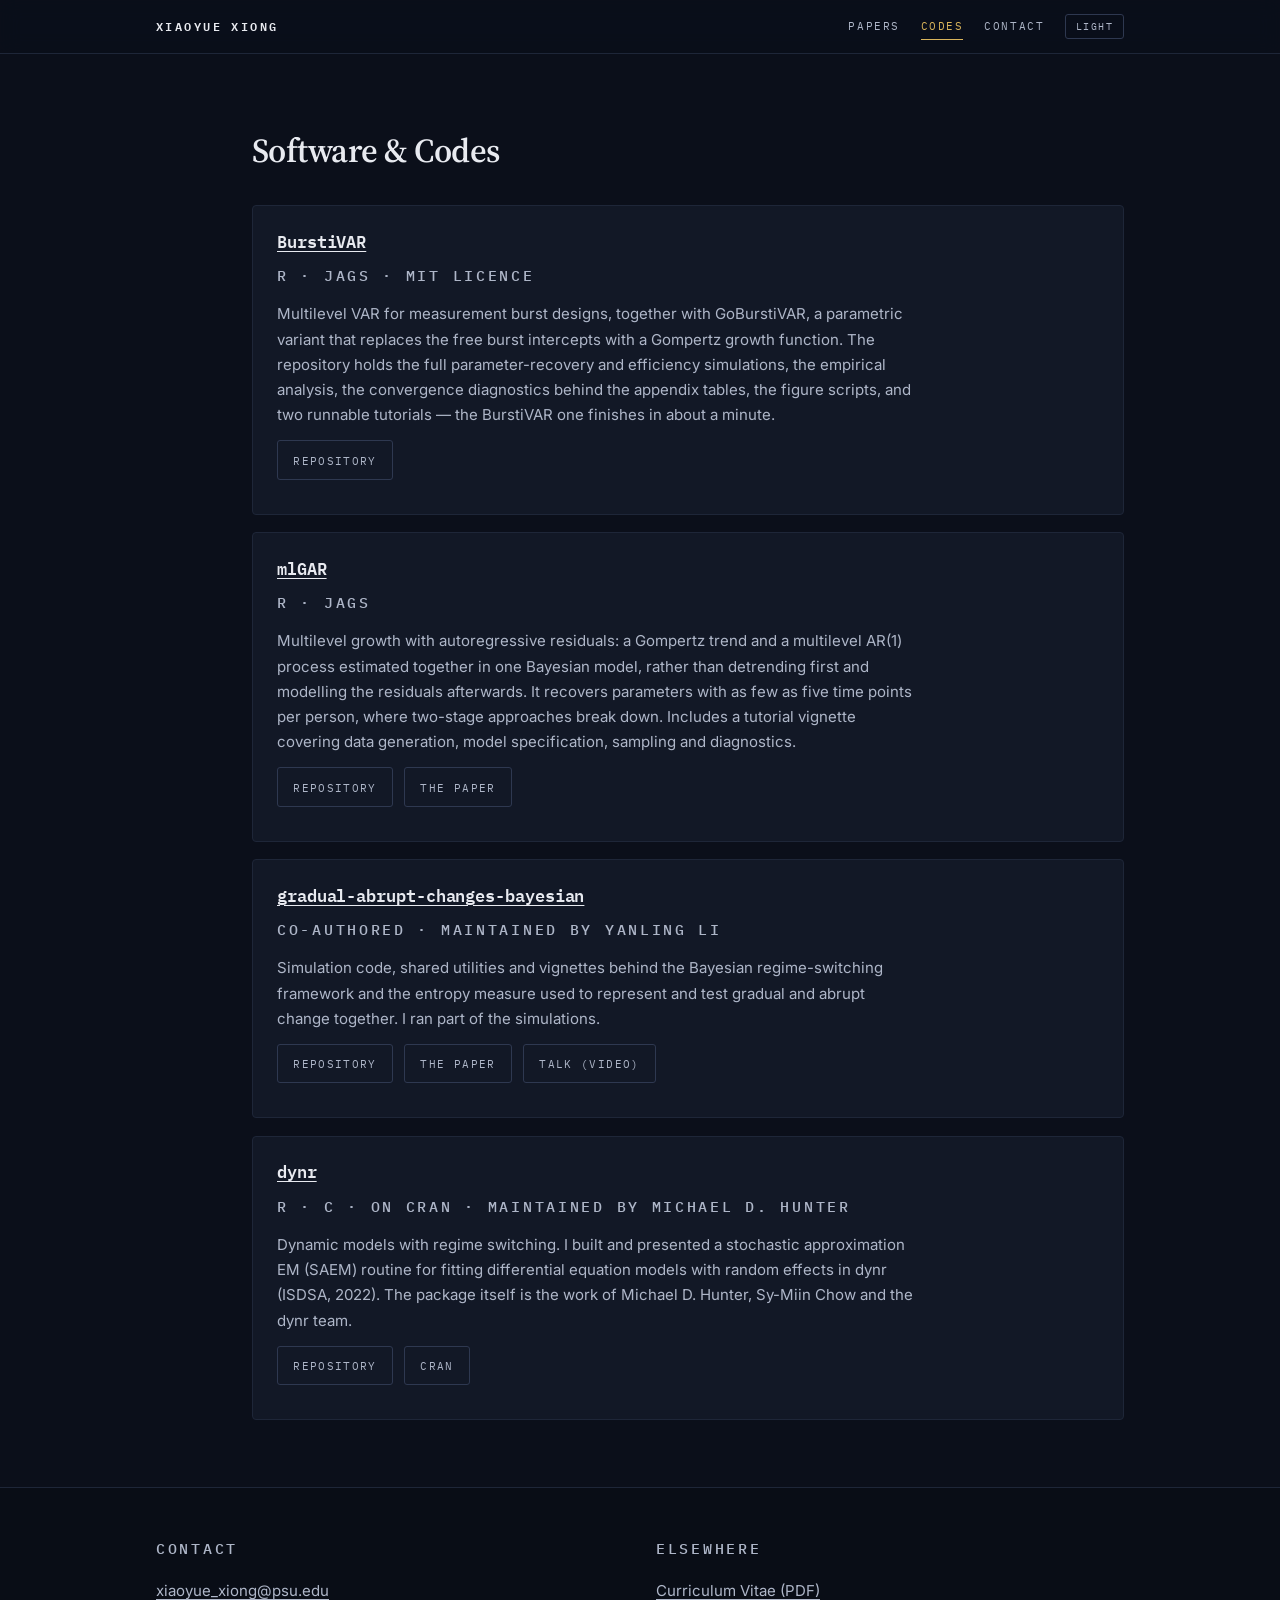
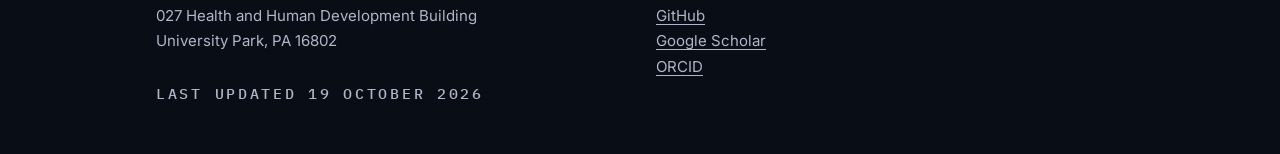
==== codes/index.html @ 38887eb6 "Give Papers and Codes their own pages The home page is now just the introduction, and the two sectio" ====
<!doctype html>
<html lang="en">
<head>
<meta charset="utf-8">
<meta name="viewport" content="width=device-width, initial-scale=1">

<title>Software &amp; Codes — Xiaoyue Xiong</title>
<meta name="description" content="R and JAGS code by Xiaoyue Xiong: BurstiVAR and mlGAR, plus contributions to Bayesian change detection and to dynr.">
<link rel="canonical" href="https://xdcccr.github.io/codes/">

<meta property="og:type" content="profile">
<meta property="og:title" content="Software &amp; Codes — Xiaoyue Xiong">
<meta property="og:description" content="Longitudinal models for long-term change and short-term fluctuation that take heterogeneity between people, and dynamic networks, seriously.">
<meta property="og:url" content="https://xdcccr.github.io/codes/">
<meta name="twitter:card" content="summary">

<link rel="icon" href="/assets/img/favicon.png">

<link rel="preconnect" href="https://fonts.googleapis.com">
<link rel="preconnect" href="https://fonts.gstatic.com" crossorigin>
<link rel="stylesheet" href="https://fonts.googleapis.com/css2?family=IBM+Plex+Mono:wght@400;500;600&amp;family=Inter:wght@400;500;600&amp;family=Source+Serif+4:ital,opsz,wght@0,8..60,400..700;1,8..60,400..600&amp;display=swap">
<link rel="stylesheet" href="/assets/css/site.css">

<!-- Set the saved theme before first paint so the page never flashes. -->
<script>
(function(){try{var t=localStorage.getItem("xx-theme");if(t)document.documentElement.setAttribute("data-theme",t);}catch(e){}})();
</script>

</head>

<body>
<a class="skip" href="#main">Skip to content</a>

<header class="masthead">
  <div class="wrap">
    <a class="brand" href="/">Xiaoyue Xiong</a>
    <nav class="nav" aria-label="Sections">
      <a href="/papers/">Papers</a>
      <a href="/codes/" aria-current="page">Codes</a>
      <a href="#contact">Contact</a>
      <button id="theme-toggle" type="button" hidden>Dark</button>
    </nav>
  </div>
</header>

<main id="main">

<section class="section wrap" id="software">
    <div class="body">
      <h2>Software &amp; Codes</h2>

      <div class="software">
        <article>
          <h3><a href="https://github.com/xdcccr/BurstiVAR">BurstiVAR</a></h3>
          <p class="kicker">R · JAGS · MIT licence</p>
          <p>
            Multilevel VAR for measurement burst designs, together with GoBurstiVAR,
            a parametric variant that replaces the free burst intercepts with a
            Gompertz growth function. The repository holds the full parameter-recovery
            and efficiency simulations, the empirical analysis, the convergence
            diagnostics behind the appendix tables, the figure scripts, and two runnable
            tutorials — the BurstiVAR one finishes in about a minute.
          </p>
          <p class="actions">
            <a class="btn" href="https://github.com/xdcccr/BurstiVAR">Repository</a>
          </p>
        </article>

        <article>
          <h3><a href="https://github.com/xdcccr/mlGAR">mlGAR</a></h3>
          <p class="kicker">R · JAGS</p>
          <p>
            Multilevel growth with autoregressive residuals: a Gompertz trend and a
            multilevel AR(1) process estimated together in one Bayesian model, rather
            than detrending first and modelling the residuals afterwards. It recovers
            parameters with as few as five time points per person, where two-stage
            approaches break down. Includes a tutorial vignette covering data
            generation, model specification, sampling and diagnostics.
          </p>
          <p class="actions">
            <a class="btn" href="https://github.com/xdcccr/mlGAR">Repository</a>
            <a class="btn" href="https://doi.org/10.1080/00273171.2025.2587286">The paper</a>
          </p>
        </article>

        <article>
          <h3><a href="https://github.com/yanlingli1/gradual-abrupt-changes-bayesian">gradual-abrupt-changes-bayesian</a></h3>
          <p class="kicker">Co-authored · maintained by Yanling Li</p>
          <p>
            Simulation code, shared utilities and vignettes behind the Bayesian
            regime-switching framework and the entropy measure used to represent and
            test gradual and abrupt change together. I ran part of the simulations.
          </p>
          <p class="actions">
            <a class="btn" href="https://github.com/yanlingli1/gradual-abrupt-changes-bayesian">Repository</a>
            <a class="btn" href="https://doi.org/10.1111/bmsp.70029">The paper</a>
            <a class="btn" href="https://www.youtube.com/watch?v=Qb0uJT50X_4">Talk (video)</a>
          </p>
        </article>

        <article>
          <h3><a href="https://github.com/mhunter1/dynr">dynr</a></h3>
          <p class="kicker">R · C · on CRAN · maintained by Michael D. Hunter</p>
          <p>
            Dynamic models with regime switching. I built and presented a stochastic
            approximation EM (SAEM) routine for fitting differential equation models
            with random effects in dynr (ISDSA, 2022). The package itself is the work
            of Michael D. Hunter, Sy-Miin Chow and the dynr team.
          </p>
          <p class="actions">
            <a class="btn" href="https://github.com/mhunter1/dynr">Repository</a>
            <a class="btn" href="https://cran.r-project.org/package=dynr">CRAN</a>
          </p>
        </article>
      </div>
    </div>
  </section>

</main>

<footer class="site-foot" id="contact">
  <div class="wrap foot-grid">
    <div>
      <p class="kicker">Contact</p>
      <p>
        <a href="mailto:xiaoyue_xiong@psu.edu">xiaoyue_xiong@psu.edu</a><br>
        027 Health and Human Development Building<br>
        University Park, PA 16802
      </p>
      <p class="kicker updated">Last updated 19 October 2026</p>
    </div>
    <div>
      <p class="kicker">Elsewhere</p>
      <p>
        <a href="/cv.pdf" download="Xiaoyue_Xiong_CV.pdf">Curriculum Vitae (PDF)</a><br>
        <a href="https://github.com/xdcccr">GitHub</a><br>
        <a href="https://scholar.google.com/citations?user=eAlw4PwAAAAJ">Google Scholar</a><br>
        <a href="https://orcid.org/0000-0002-8843-2216">ORCID</a><br>
      </p>
    </div>
  </div>
</footer>

<script src="/assets/js/site.js"></script>
</body>
</html>
---- assets/css/site.css ----
/* ===========================================================================
   Xiaoyue Xiong — personal site
   One stylesheet for the whole site. Plain CSS, no build step.

   Direction: "Terminus" — deep blue-black, a cool palette, one warm gold used
   as punctuation, and composition doing most of the work. The bibliography
   keeps the scholarly typography of the archival draft: numbered entries,
   hanging indents, my own name marked in gold.

   To change the colours, edit the custom properties in the two :root blocks
   below and nothing else. Everything on the site reads from them.
   =========================================================================== */

/* ---------------------------------------------------------------- tokens */

/* Dark is the default here, unconditionally — it is the identity of this
   design, not a response to a system setting. Readers who want light can
   press the toggle in the header, and that choice is remembered. */
:root {
  --space:        #0b0f1a;
  --space-raised: #121826;
  --space-sunk:   #090d16;

  --ink:   #e8eaf0;  /* 15.6:1 on --space */
  --ink-2: #aeb6c8;  /*  8.7:1 */
  --ink-3: #8089a0;  /*  5.3:1 — the lightest text used anywhere */

  --rule:        #1e2638;
  --rule-strong: #2e3850;

  --accent:      #d9b45b;  /* warm gold — 9.6:1 on --space */
  --accent-soft: #151c2b;
  --on-accent:   #0b0f1a;  /* text sitting on a filled gold button */

  --star:   rgba(232, 234, 240, .55);
  --shadow: 0 1px 2px rgba(0, 0, 0, .4);

  /* type */
  --display: "Source Serif 4", "Source Serif Pro", Georgia, "Times New Roman", serif;
  --sans:    "Inter", system-ui, -apple-system, "Segoe UI", Roboto, Helvetica, Arial, sans-serif;
  --mono:    "IBM Plex Mono", ui-monospace, SFMono-Regular, "Cascadia Mono",
             Consolas, "Liberation Mono", monospace;

  /* rhythm */
  --measure: 36rem;     /* ~70 characters of prose */
  --gutter:  4.25rem;   /* left column holding section numerals */
  --page:    64rem;

  color-scheme: dark;
}

/* Light, only when the reader asks for it. */
:root[data-theme="light"] {
  --space:        #f7f8fa;
  --space-raised: #eef1f6;
  --space-sunk:   #e6eaf2;

  --ink:   #10151f;
  --ink-2: #39414f;
  --ink-3: #5a6375;

  --rule:        #dde2eb;
  --rule-strong: #c3cad8;

  --accent:      #8a6a12;  /* the same gold, darkened to hold contrast on white */
  --accent-soft: #f3eedf;
  --on-accent:   #ffffff;

  --star:   rgba(16, 21, 31, .35);
  --shadow: 0 1px 2px rgba(16, 21, 31, .08);

  color-scheme: light;
}

/* ---------------------------------------------------------------- base */

*, *::before, *::after { box-sizing: border-box; }

html {
  -webkit-text-size-adjust: 100%;
  scroll-behavior: smooth;
  scroll-padding-top: 5rem;
}

@media (prefers-reduced-motion: reduce) {
  html { scroll-behavior: auto; }
  *, *::before, *::after {
    animation-duration: .001ms !important;
    animation-iteration-count: 1 !important;
    transition-duration: .001ms !important;
  }
}

body {
  margin: 0;
  background: var(--space);
  color: var(--ink);
  font-family: var(--sans);
  font-size: 1.0313rem;
  line-height: 1.68;
  -webkit-font-smoothing: antialiased;

  /* Keep the footer at the bottom of the window on short pages (the notes
     index, a single note, the 404) instead of leaving it floating mid-screen. */
  min-height: 100vh;
  display: flex;
  flex-direction: column;
}
body > main { flex: 1 0 auto; }
body > .site-foot { flex-shrink: 0; }

p { margin: 0 0 1.1em; max-width: var(--measure); }
p:last-child { margin-bottom: 0; }

a { color: inherit; text-decoration-thickness: 1px; text-underline-offset: .18em; }
a:hover { color: var(--accent); }

:focus-visible {
  outline: 2px solid var(--accent);
  outline-offset: 3px;
  border-radius: 2px;
}

img { max-width: 100%; height: auto; }

.skip {
  position: absolute;
  left: -9999px; top: 0;
  background: var(--space-raised);
  color: var(--ink);
  padding: .7rem 1.1rem;
  border: 1px solid var(--rule-strong);
  z-index: 100;
}
.skip:focus { left: .75rem; top: .75rem; }

.visually-hidden {
  position: absolute;
  width: 1px; height: 1px;
  margin: -1px; padding: 0; border: 0;
  clip-path: inset(50%);
  overflow: hidden; white-space: nowrap;
}

/* ---------------------------------------------------------------- bits */

.wrap {
  max-width: var(--page);
  margin-inline: auto;
  padding-inline: 1.75rem;
}

/* Small wide-tracked mono label — the structural voice of this design. */
.kicker {
  font-family: var(--mono);
  font-size: .67rem;
  font-weight: 500;
  letter-spacing: .18em;
  text-transform: uppercase;
  color: var(--ink-3);
  font-variant-numeric: tabular-nums lining-nums;
}

.mono {
  font-family: var(--mono);
  font-variant-numeric: tabular-nums lining-nums;
  font-size: .78rem;
  color: var(--ink-3);
}

/* My name inside a citation. Scannable without being loud. */
.me { color: var(--accent); font-weight: 600; }

/* ---------------------------------------------------------------- nav */

.masthead {
  position: sticky;
  top: 0;
  z-index: 40;
  background: color-mix(in srgb, var(--space) 90%, transparent);
  backdrop-filter: saturate(140%) blur(10px);
  border-bottom: 1px solid var(--rule);
}
@supports not (backdrop-filter: blur(10px)) {
  .masthead { background: var(--space); }
}

.masthead .wrap {
  display: flex;
  align-items: center;
  justify-content: space-between;
  gap: 1rem;
  padding-block: .85rem;
}

.brand {
  font-family: var(--mono);
  font-size: .76rem;
  font-weight: 600;
  letter-spacing: .2em;
  text-transform: uppercase;
  text-decoration: none;
  white-space: nowrap;
}

.nav {
  display: flex;
  align-items: center;
  flex-wrap: wrap;
  gap: .25rem 1.3rem;
}
.nav a {
  font-family: var(--mono);
  font-size: .7rem;
  letter-spacing: .14em;
  text-transform: uppercase;
  color: var(--ink-2);
  text-decoration: none;
  padding-block: .2rem;
  border-bottom: 1px solid transparent;
}
.nav a:hover,
.nav a[aria-current="page"] { color: var(--accent); border-bottom-color: var(--accent); }

#theme-toggle {
  font-family: var(--mono);
  font-size: .64rem;
  letter-spacing: .14em;
  text-transform: uppercase;
  color: var(--ink-2);
  background: transparent;
  border: 1px solid var(--rule-strong);
  border-radius: 3px;
  padding: .32rem .62rem;
  cursor: pointer;
}
#theme-toggle:hover { color: var(--accent); border-color: var(--accent); }
#theme-toggle[hidden] { display: none; }

/* ---------------------------------------------------------------- hero */

/* Spacious, but deliberately NOT full-viewport: the next section has to be
   visible, and the publication list has to stay one scroll away. */
.hero {
  position: relative;
  overflow: hidden;
  padding-block: clamp(3.5rem, 9vw, 6.5rem) clamp(3rem, 7vw, 5rem);
  border-bottom: 1px solid var(--rule);
}

/* A sparse, completely static star field. No canvas, no animation, nothing
   to pause — so it costs nothing and needs no reduced-motion special case. */
.hero::before {
  content: "";
  position: absolute;
  inset: 0;
  pointer-events: none;
  background-image:
    radial-gradient(1.4px 1.4px at 12% 18%,  var(--star), transparent 100%),
    radial-gradient(1px   1px   at 27% 62%,  var(--star), transparent 100%),
    radial-gradient(1.6px 1.6px at 41% 11%,  var(--star), transparent 100%),
    radial-gradient(1px   1px   at 56% 44%,  var(--star), transparent 100%),
    radial-gradient(1.2px 1.2px at 68% 23%,  var(--star), transparent 100%),
    radial-gradient(1px   1px   at 73% 78%,  var(--star), transparent 100%),
    radial-gradient(1.5px 1.5px at 84% 37%,  var(--star), transparent 100%),
    radial-gradient(1px   1px   at 91% 66%,  var(--star), transparent 100%),
    radial-gradient(1.1px 1.1px at 33% 86%,  var(--star), transparent 100%),
    radial-gradient(1.3px 1.3px at 7%  74%,  var(--star), transparent 100%),
    radial-gradient(1px   1px   at 62% 91%,  var(--star), transparent 100%),
    radial-gradient(1.2px 1.2px at 95% 14%,  var(--star), transparent 100%);
  opacity: .5;
}

.hero > .wrap { position: relative; z-index: 1; }

.hero-grid {
  display: grid;
  grid-template-columns: minmax(0, 1fr) 21rem;
  gap: 3.5rem;
  align-items: start;
}

.hero h1 {
  font-family: var(--display);
  font-size: clamp(2.9rem, 9vw, 5.4rem);
  line-height: .98;
  font-weight: 600;
  letter-spacing: -.025em;
  margin: .75rem 0 1.1rem;
  font-variant-numeric: lining-nums;
  text-wrap: balance;
}

.roles {
  margin: 0 0 1.5rem;
  color: var(--ink-2);
  font-size: .93rem;
  line-height: 1.55;
}
.roles span { display: block; }
.roles .advisors { color: var(--ink-3); font-size: .87rem; margin-top: .3rem; }

/* Default .lede — the one-line summary at the top of each method page, where
   it is the main thing on the screen and should stay large. */
.lede {
  font-size: clamp(1.1rem, 2vw, 1.3rem);
  line-height: 1.5;
  max-width: 31rem;
  margin-bottom: 2rem;
  text-wrap: pretty;
  color: var(--ink);
}

/* In the hero the name and the portrait carry the page, so the positioning
   statement is deliberately set small — fine print for anyone who wants the
   detail. Kept at 15px/13.6px rather than smaller so it stays readable, and
   both clear WCAG AA contrast in each colour scheme. */
.hero .lede {
  font-size: .95rem;
  line-height: 1.55;
  max-width: 29rem;
  margin-bottom: 1.8rem;
  color: var(--ink-2);
}

.actions {
  display: flex;
  flex-wrap: wrap;
  gap: .6rem .7rem;
  align-items: center;
}

.btn {
  display: inline-flex;
  align-items: center;
  gap: .45rem;
  font-family: var(--mono);
  font-size: .71rem;
  letter-spacing: .12em;
  text-transform: uppercase;
  text-decoration: none;
  padding: .58rem .95rem;
  border: 1px solid var(--rule-strong);
  border-radius: 3px;
  color: var(--ink-2);
  background: transparent;
}
.btn:hover { color: var(--accent); border-color: var(--accent); }

.btn-primary {
  background: var(--accent);
  border-color: var(--accent);
  color: var(--on-accent);
  font-weight: 600;
}
.btn-primary:hover { color: var(--on-accent); filter: brightness(1.08); }

/* photo + facts column */
.portrait {
  width: 140px;         /* source is 600px square, so this stays crisp even */
  height: 140px;        /* on a 4x display */
  border-radius: 3px;
  border: 1px solid var(--rule-strong);
  padding: 4px;
  background: var(--space-raised);
  object-fit: cover;
  display: block;
}

.facts {
  margin: 1.6rem 0 0;
  border-top: 1px solid var(--rule);
}
.facts div {
  padding: .75rem 0;
  border-bottom: 1px solid var(--rule);
}
.facts dt { margin-bottom: .2rem; }
.facts dd {
  margin: 0;
  font-size: .88rem;
  line-height: 1.5;
  color: var(--ink-2);
}

/* the quiet "there is more below" cue */
.continue {
  grid-column: 1 / -1;
  justify-self: start;
  margin-top: 3rem;
  display: inline-flex;
  align-items: center;
  gap: .6rem;
  text-decoration: none;
  color: var(--ink-3);
}
.continue:hover { color: var(--accent); }
.continue::before {
  content: "";
  width: 2.2rem;
  height: 1px;
  background: var(--accent);
}

/* ---------------------------------------------------------------- sections */

.section {
  display: grid;
  grid-template-columns: var(--gutter) minmax(0, 1fr);
  gap: 0 1.75rem;
  padding-block: clamp(2.6rem, 6vw, 4.2rem);
  border-top: 1px solid var(--rule);
}
.section:first-of-type { border-top: 0; }

.section > .num { grid-column: 1; padding-top: .7rem; }
.section > .body { grid-column: 2; }

.section h2 {
  font-family: var(--display);
  font-size: clamp(1.6rem, 3.2vw, 2.1rem);
  font-weight: 600;
  letter-spacing: -.015em;
  margin: 0 0 .4rem;
  font-variant-numeric: lining-nums;
}

.section-note {
  color: var(--ink-3);
  font-size: .94rem;
  margin-bottom: 2.1rem;
  max-width: var(--measure);
}

/* Sections without a .section-note need their own breathing room under the
   heading. These margins collapse with the h2's own, so the gap is 1.7rem
   either way and a .section-note still sits tight under its heading. */
.section h2 + *:not(.section-note) { margin-top: 1.7rem; }

.subhead {
  margin: 2.8rem 0 1rem;
  padding-bottom: .45rem;
  border-bottom: 1px solid var(--rule);
}
/* Only drop the top margin when the subhead really is the first thing in the
   section — not merely the first h3, which would collapse the space after a
   preceding paragraph. */
.body > .subhead:first-child { margin-top: 0; }

/* ---------------------------------------------------------------- lists */

.records { margin: 0; }
.records > div {
  display: grid;
  grid-template-columns: 7.75rem minmax(0, 1fr) auto;
  gap: .3rem 1.35rem;
  padding: .9rem 0;
  border-bottom: 1px solid var(--rule);
  align-items: baseline;
}
.records > div:first-child { border-top: 1px solid var(--rule); }
.records .what { font-weight: 500; }
.records .where { color: var(--ink-3); font-size: .88rem; display: block; font-weight: 400; }
.records .amount { font-family: var(--mono); font-size: .78rem; color: var(--accent); white-space: nowrap; }


/* ---------------------------------------------------------------- bibliography */

/* Native <ol> numbering rather than a CSS counter, so that start="7" on the
   second list continues the sequence instead of restarting at 1. */
.bib {
  list-style: decimal;
  margin: 0;
  padding-left: 2.4rem;
}

.bib > li {
  padding: 0 0 1.2rem;
  margin-bottom: 1.2rem;
  border-bottom: 1px solid var(--rule);
  max-width: 45rem;
  text-wrap: pretty;
  color: var(--ink-2);
  /* long journal and article titles are the only words here that can exceed a
     narrow column at very large text sizes; break them rather than the page */
  overflow-wrap: break-word;
}
.bib > li:last-child { border-bottom: 0; margin-bottom: 0; }

.bib > li::marker {
  font-family: var(--mono);
  font-size: .7rem;
  color: var(--ink-3);
  font-variant-numeric: tabular-nums lining-nums;
}

.bib .title { color: var(--ink); font-weight: 500; }
.bib .venue { font-style: italic; }
.bib .status {
  font-family: var(--mono);
  font-size: .64rem;
  letter-spacing: .12em;
  text-transform: uppercase;
  color: var(--ink-3);
  border: 1px solid var(--rule-strong);
  border-radius: 2px;
  padding: .1rem .4rem;
  white-space: nowrap;
}

.bib .links {
  display: flex;
  flex-wrap: wrap;
  gap: .3rem .9rem;
  margin-top: .5rem;
}
.bib .links a {
  font-family: var(--mono);
  font-size: .7rem;
  color: var(--ink-3);
  text-decoration-color: var(--rule-strong);
  overflow-wrap: anywhere;
}
.bib .links a:hover { color: var(--accent); }

/* ---------------------------------------------------------------- software */

.software { display: grid; gap: 1.1rem; margin: 0; }

.software article {
  border: 1px solid var(--rule);
  border-radius: 4px;
  padding: 1.3rem 1.5rem;
  background: var(--space-raised);
  min-width: 0;   /* a grid item defaults to min-width:auto and will not shrink */
}
.software h3 {
  margin: 0 0 .15rem;
  font-size: 1.05rem;
  font-family: var(--mono);
  font-weight: 600;
  letter-spacing: -.005em;
}
.software p { margin: .5rem 0 .8rem; font-size: .94rem; color: var(--ink-2); max-width: 40rem; }



/* A real quotation from Foundation, with its attribution and the one line
   connecting it to the work. Verified against the text — see the comment in
   index.html before changing any of the wording. */
.aside {
  border-left: 2px solid var(--accent);
  padding-left: 1.3rem;
  margin: 2.1rem 0 0;
  max-width: 32rem;
}
.aside blockquote {
  margin: 0;
  font-family: var(--display);
  font-size: 1.05rem;
  line-height: 1.45;
  font-style: italic;
  color: var(--ink);
  text-wrap: pretty;
}
.aside blockquote + blockquote { margin-top: .95rem; }

/* In the hero column the quotation is the whole "about" now, and the column
   is narrower than a text block, so ease the type down a step. */
.hero-aside .aside {
  margin: 1.7rem 0 0;
  max-width: none;
}
.hero-aside .aside blockquote { font-size: .98rem; line-height: 1.42; }
.hero-aside .aside figcaption { font-size: .78rem; }
.aside blockquote p { margin: 0; max-width: none; }
/* Typographic quote marks, so the markup stays clean text */
.aside blockquote p::before { content: "\201C"; }
.aside blockquote p::after  { content: "\201D"; }

/* who said it, directly under each quotation */
.aside blockquote footer {
  margin-top: .3rem;
  font-family: var(--mono);
  font-size: .68rem;
  letter-spacing: .1em;
  text-transform: uppercase;
  font-style: normal;
  color: var(--ink-3);
}

.aside figcaption {
  margin-top: 1.1rem;
  padding-top: .85rem;
  border-top: 1px solid var(--rule);
  font-size: .82rem;
  line-height: 1.5;
  color: var(--ink-3);
}
.aside cite { font-style: italic; }

/* ---------------------------------------------------------------- footer */

.site-foot {
  border-top: 1px solid var(--rule);
  background: var(--space-sunk);
  padding-block: 3rem;
}
.foot-grid {
  display: grid;
  grid-template-columns: minmax(0, 1fr) minmax(0, 1fr);
  gap: 2rem;
}
.foot-grid p { color: var(--ink-2); font-size: .94rem; }
/* The email address is one unbreakable 21-character token; without this it
   pushes the page sideways on a narrow screen at large text sizes. */
.foot-grid p, .foot-grid a { overflow-wrap: anywhere; }
.foot-grid a { color: var(--ink-2); }
.foot-grid a:hover { color: var(--accent); }
.updated { margin-top: 1.7rem; }

/* ---------------------------------------------------------------- responsive */

@media (max-width: 56rem) {
  .hero-grid { grid-template-columns: minmax(0, 1fr); gap: 2.2rem; }
  .hero-aside { display: flex; flex-wrap: wrap; gap: 1.6rem; align-items: flex-start; }
  .facts { margin-top: 0; flex: 1 1 16rem; border-top: 0; }
  .facts div:first-child { border-top: 1px solid var(--rule); }
  .records > div { grid-template-columns: minmax(0, 1fr) auto; }
  .records .when { grid-column: 1 / -1; order: -1; }
  .foot-grid { grid-template-columns: minmax(0, 1fr); }
}

@media (max-width: 40rem) {
  :root { --gutter: 0rem; }
  body { font-size: 1rem; }
  .wrap { padding-inline: 1rem; }
  .hero { padding-block: 2.6rem 2.2rem; }
  .section { grid-template-columns: minmax(0, 1fr); }
  .section > .num { grid-column: 1; padding-top: 0; margin-bottom: .55rem; }
  .section > .body { grid-column: 1; }
  .masthead .wrap { flex-wrap: wrap; gap: .5rem; }
  .nav { gap: .2rem .9rem; }
  .bib { padding-left: 1.6rem; }
  .records > div { grid-template-columns: minmax(0, 1fr); }
  .records .amount { justify-self: start; }
  .continue { margin-top: 2rem; }

  /* At 200% text size a button's intrinsic width plus the card's side padding
     exceeded the column and pushed the page sideways. Trim both, and let a
     label break as a last resort so there is no hard floor left. */
  .software article { padding: 1.1rem 1rem; }
  .btn {
    padding: .55rem .72rem;
    letter-spacing: .08em;
    overflow-wrap: anywhere;
  }
}

/* ---------------------------------------------------------------- print */

@media print {
  .masthead, #theme-toggle, .actions, .skip, .continue { display: none !important; }
  .hero::before { display: none !important; }
  body { background: #fff; color: #000; font-size: 10.5pt; }
  .bib > li, .records > div { color: #000; }
  .section { border-top: 1px solid #999; page-break-inside: avoid; }
  a { text-decoration: none; color: #000; }
  .bib .links { display: none; }
}
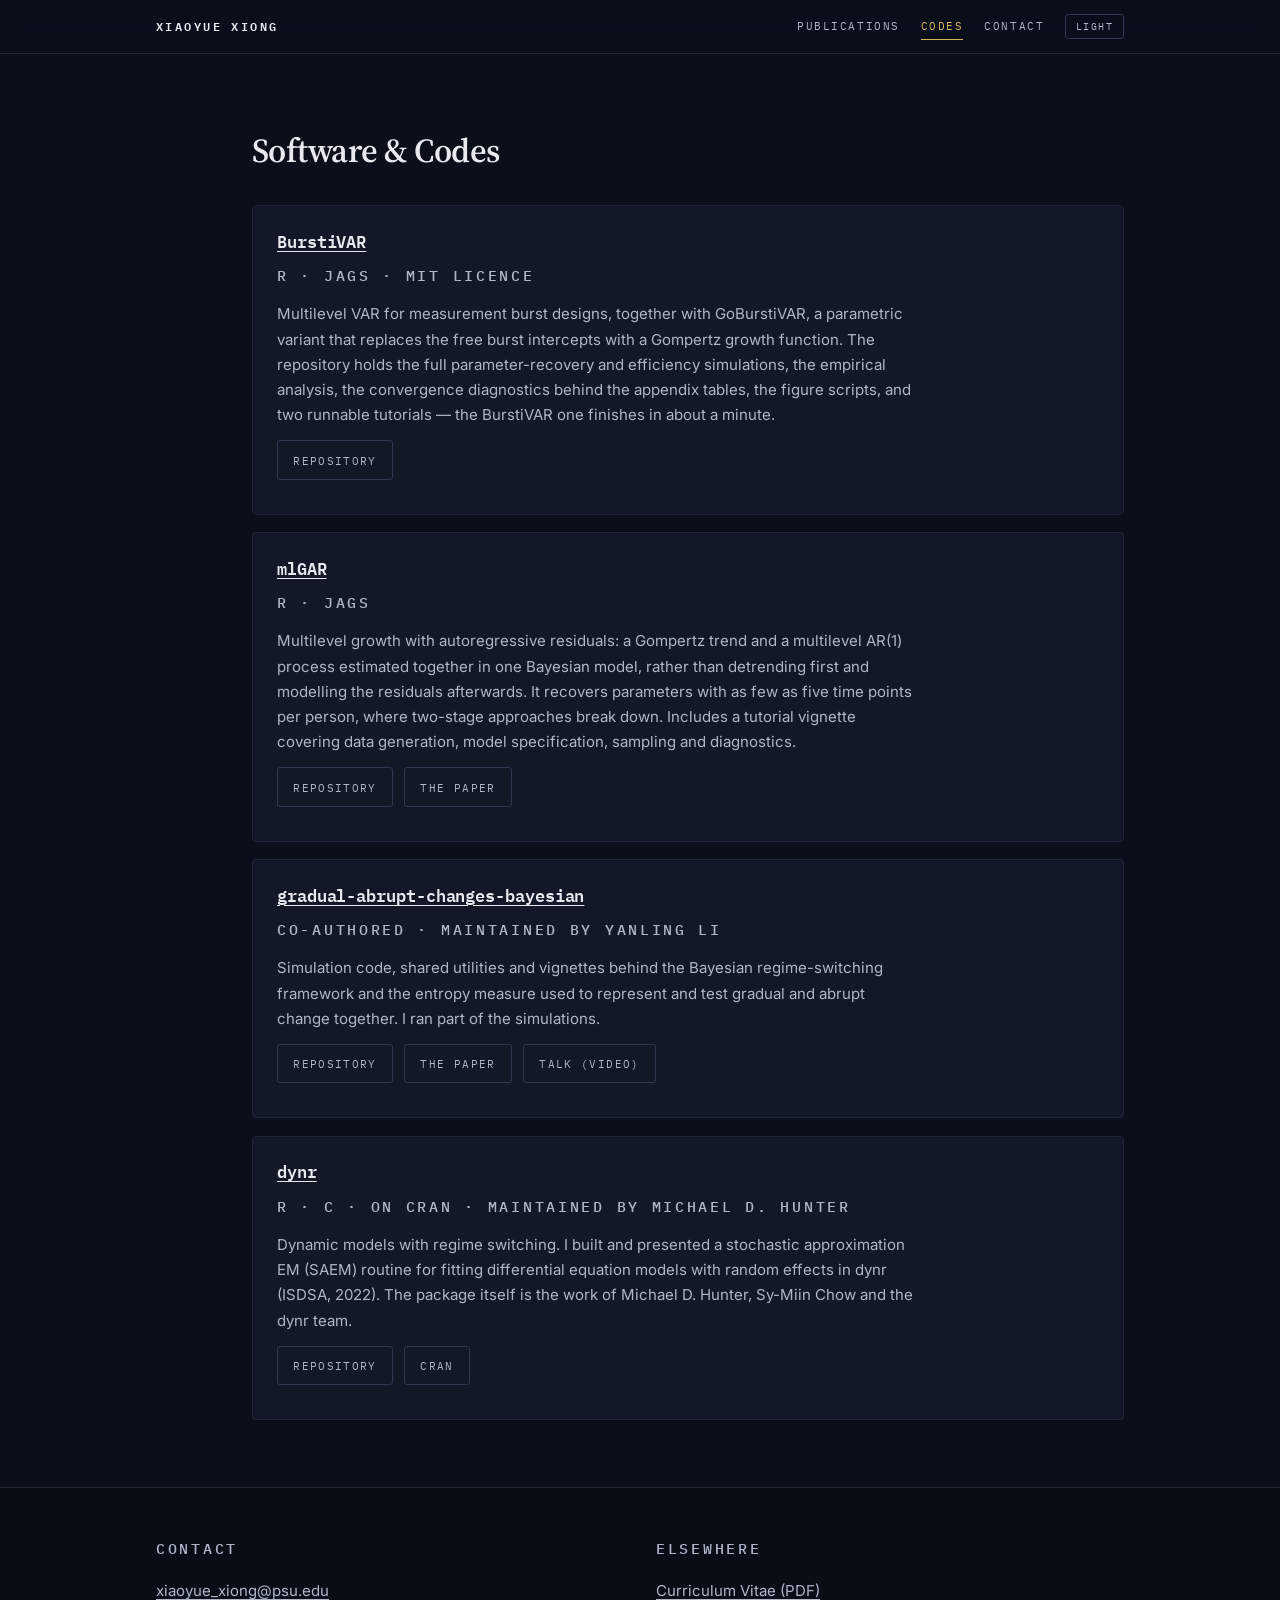
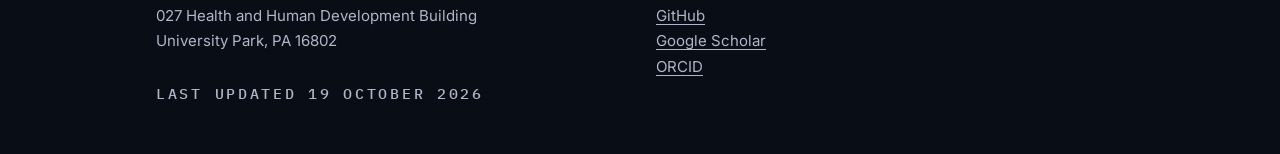
==== commit 125995bd: "Rewrite the positioning paragraph; call the section Publications The hero paragraph now leads with t" ====
--- a/codes/index.html
+++ b/codes/index.html
@@ -35,7 +35,7 @@
   <div class="wrap">
     <a class="brand" href="/">Xiaoyue Xiong</a>
     <nav class="nav" aria-label="Sections">
-      <a href="/papers/">Papers</a>
+      <a href="/papers/">Publications</a>
       <a href="/codes/" aria-current="page">Codes</a>
       <a href="#contact">Contact</a>
       <button id="theme-toggle" type="button" hidden>Dark</button>
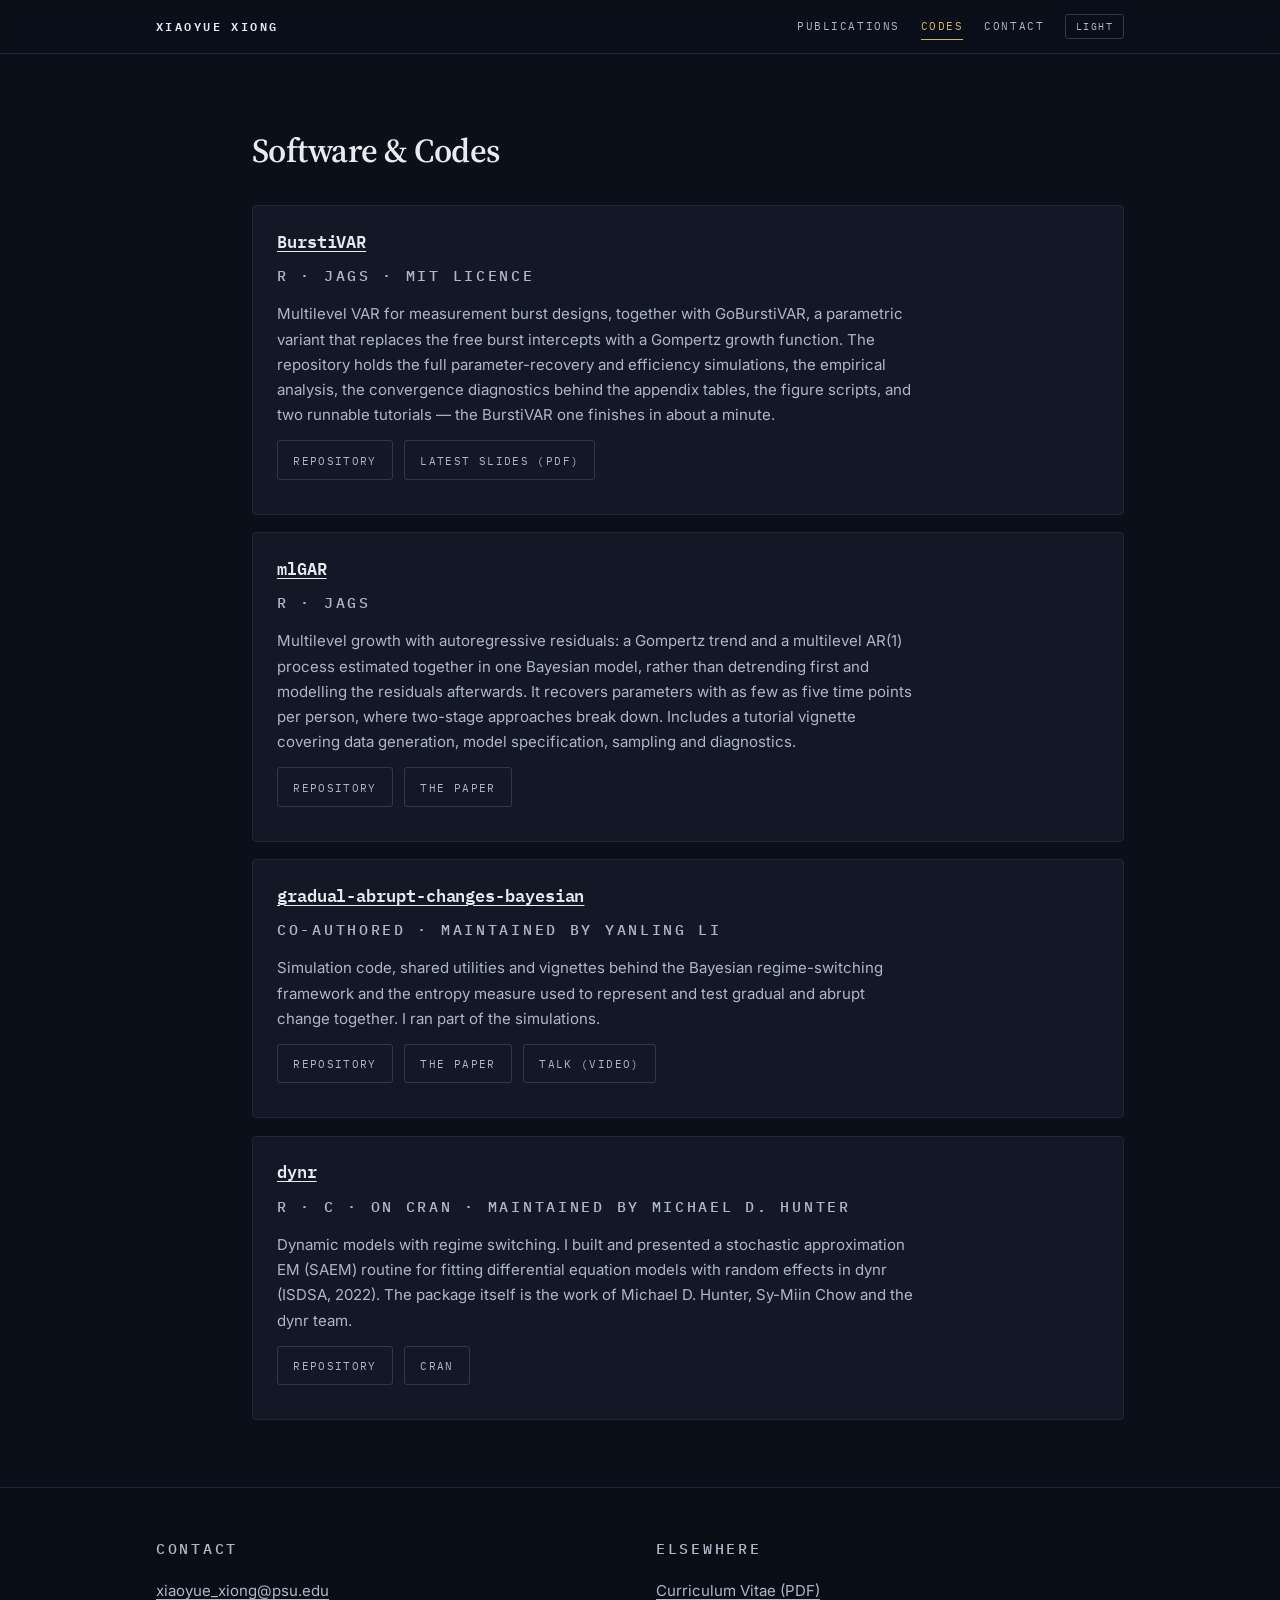
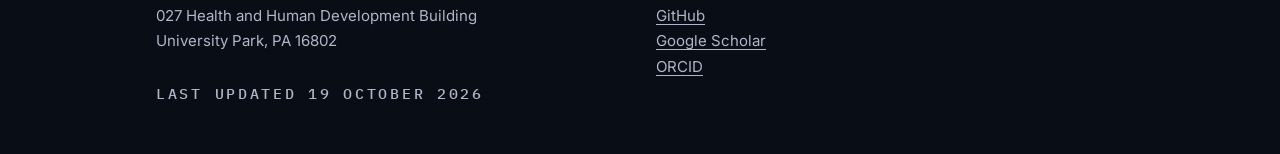
==== commit 0db9f256: "Link the BurstiVAR slides from the Codes page too Same deck the publications entry already links.  C" ====
--- a/codes/index.html
+++ b/codes/index.html
@@ -35,7 +35,7 @@
   <div class="wrap">
     <a class="brand" href="/">Xiaoyue Xiong</a>
     <nav class="nav" aria-label="Sections">
-      <a href="/papers/">Publications</a>
+      <a href="/publications/">Publications</a>
       <a href="/codes/" aria-current="page">Codes</a>
       <a href="#contact">Contact</a>
       <button id="theme-toggle" type="button" hidden>Dark</button>
@@ -63,6 +63,7 @@
           </p>
           <p class="actions">
             <a class="btn" href="https://github.com/xdcccr/BurstiVAR">Repository</a>
+            <a class="btn" href="/assets/slides/burstivar-slides.pdf">Latest slides (PDF)</a>
           </p>
         </article>
 
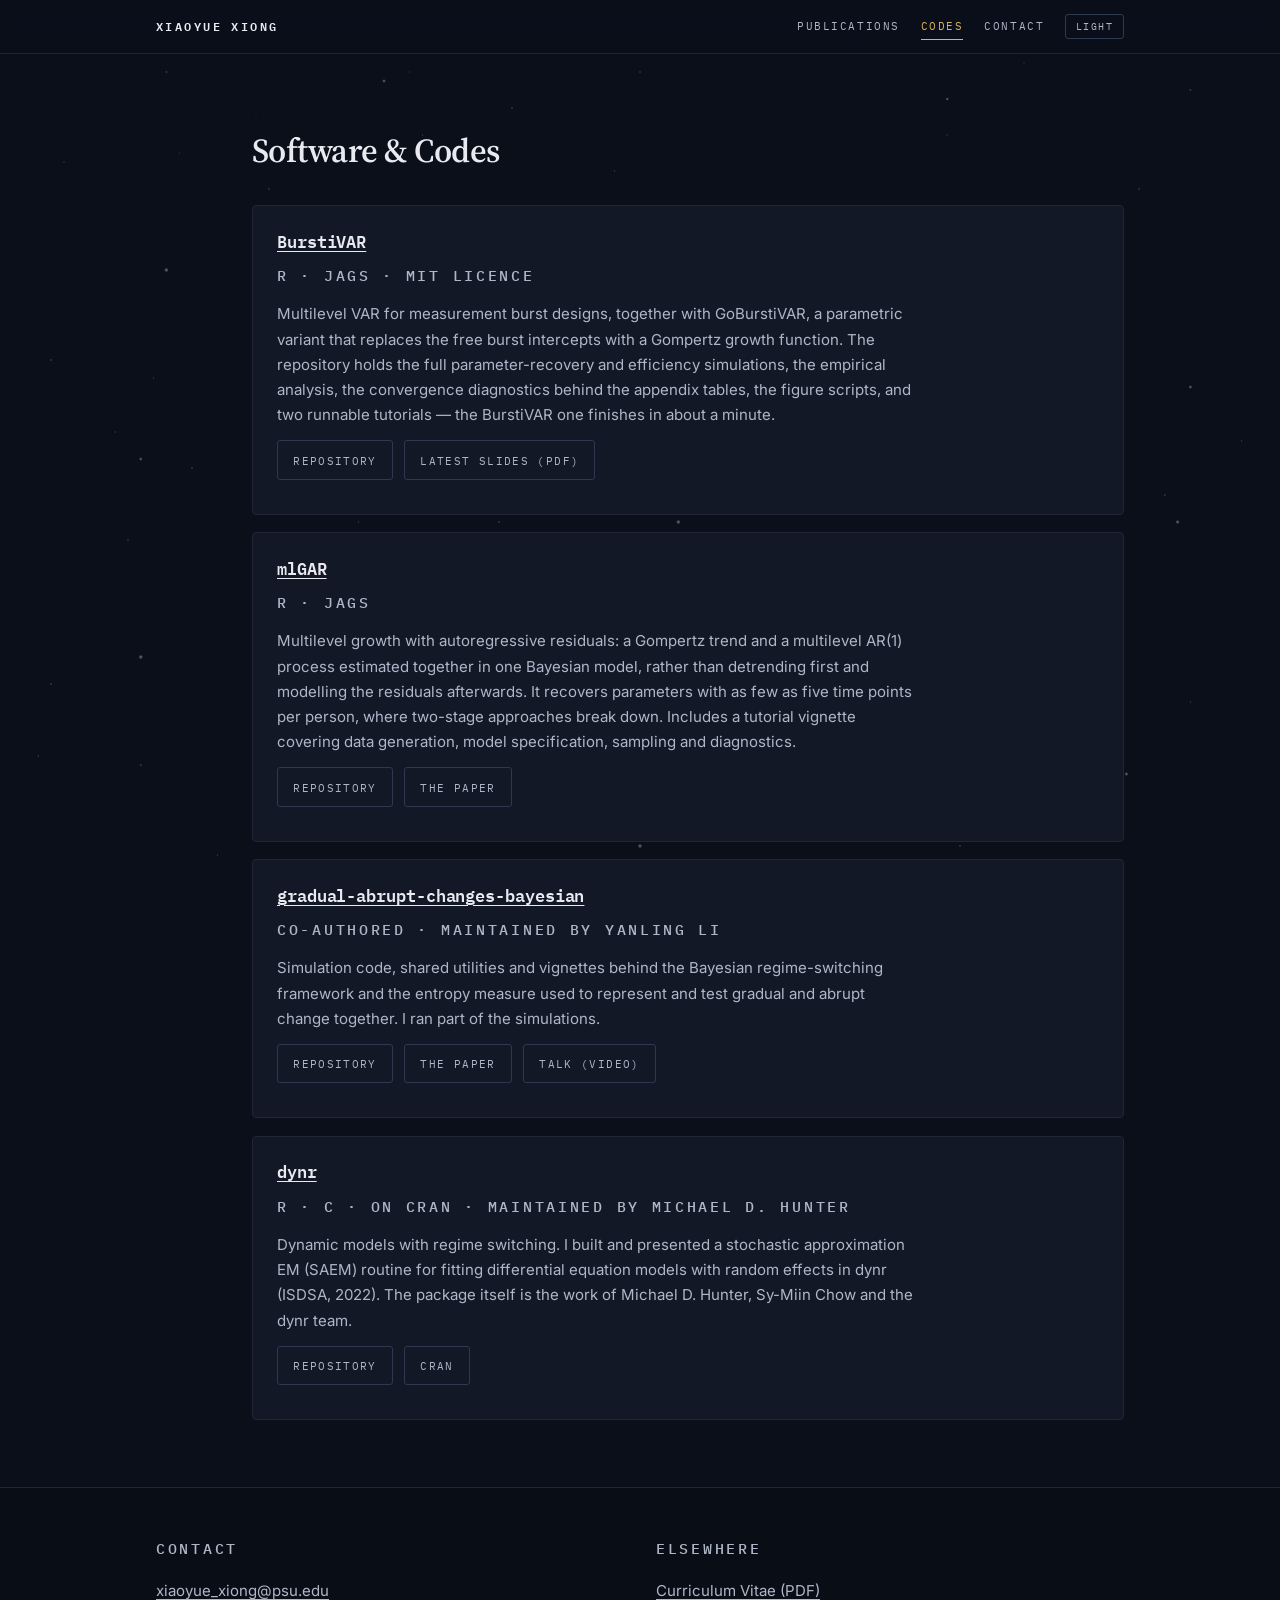
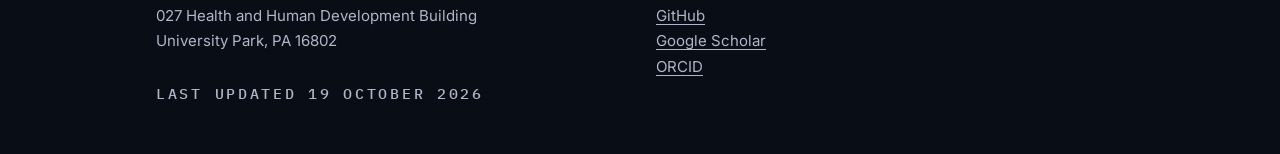
==== commit 657f3d2b: "Tell Google what to call the site Search results were headed "GitHub", which is what Google falls ba" ====
--- a/codes/index.html
+++ b/codes/index.html
@@ -12,6 +12,7 @@
 <meta property="og:title" content="Software &amp; Codes — Xiaoyue Xiong">
 <meta property="og:description" content="Longitudinal models for long-term change and short-term fluctuation that take heterogeneity between people, and dynamic networks, seriously.">
 <meta property="og:url" content="https://xdcccr.github.io/codes/">
+<meta property="og:site_name" content="Xiaoyue Xiong">
 <meta name="twitter:card" content="summary">
 
 <link rel="icon" href="/assets/img/favicon.png">
--- a/assets/css/site.css
+++ b/assets/css/site.css
@@ -71,6 +71,11 @@
 
   color-scheme: light;
 }
+
+/* The starfield is a night-sky figure. Inverted to dark specks on white it
+   reads as dust rather than stars, so the light theme does without it. */
+:root[data-theme="light"] body::before,
+:root[data-theme="light"] body::after { display: none; }
 
 /* ---------------------------------------------------------------- base */
 
@@ -248,28 +253,120 @@
   border-bottom: 1px solid var(--rule);
 }
 
-/* A sparse, completely static star field. No canvas, no animation, nothing
-   to pause — so it costs nothing and needs no reduced-motion special case. */
-.hero::before {
+/* A completely static star field. No canvas, no animation, nothing to
+   pause — so it costs nothing and needs no reduced-motion special case.
+
+   It sits on the page rather than on the hero, so every page carries it,
+   and it is fixed, so the density stays the same however long a page is.
+   At z-index 0, with the masthead, main and the footer raised above it:
+   the software cards and the footer have opaque backgrounds, so they
+   cover the stars rather than letting them show through. */
+body::before,
+body::after {
   content: "";
-  position: absolute;
+  position: fixed;
   inset: 0;
+  z-index: 0;
   pointer-events: none;
+}
+
+body::before {
   background-image:
-    radial-gradient(1.4px 1.4px at 12% 18%,  var(--star), transparent 100%),
-    radial-gradient(1px   1px   at 27% 62%,  var(--star), transparent 100%),
-    radial-gradient(1.6px 1.6px at 41% 11%,  var(--star), transparent 100%),
-    radial-gradient(1px   1px   at 56% 44%,  var(--star), transparent 100%),
-    radial-gradient(1.2px 1.2px at 68% 23%,  var(--star), transparent 100%),
-    radial-gradient(1px   1px   at 73% 78%,  var(--star), transparent 100%),
-    radial-gradient(1.5px 1.5px at 84% 37%,  var(--star), transparent 100%),
-    radial-gradient(1px   1px   at 91% 66%,  var(--star), transparent 100%),
-    radial-gradient(1.1px 1.1px at 33% 86%,  var(--star), transparent 100%),
-    radial-gradient(1.3px 1.3px at 7%  74%,  var(--star), transparent 100%),
-    radial-gradient(1px   1px   at 62% 91%,  var(--star), transparent 100%),
-    radial-gradient(1.2px 1.2px at 95% 14%,  var(--star), transparent 100%);
+    radial-gradient(1.3px 1.3px at 57% 62%, var(--star), transparent 100%),
+    radial-gradient(1.3px 1.3px at 29% 64%, var(--star), transparent 100%),
+    radial-gradient(1.2px 1.2px at 89% 21%, var(--star), transparent 100%),
+    radial-gradient(1.4px 1.4px at 61% 50%, var(--star), transparent 100%),
+    radial-gradient(1.4px 1.4px at 53% 45%, var(--star), transparent 100%),
+    radial-gradient(1.0px 1.0px at 63% 31%, var(--star), transparent 100%),
+    radial-gradient(1.2px 1.2px at 50% 8%, var(--star), transparent 100%),
+    radial-gradient(1.3px 1.3px at 73% 43%, var(--star), transparent 100%),
+    radial-gradient(1.2px 1.2px at 91% 55%, var(--star), transparent 100%),
+    radial-gradient(1.4px 1.4px at 13% 8%, var(--star), transparent 100%),
+    radial-gradient(1.3px 1.3px at 29% 23%, var(--star), transparent 100%),
+    radial-gradient(1.0px 1.0px at 74% 15%, var(--star), transparent 100%),
+    radial-gradient(0.8px 0.8px at 25% 29%, var(--star), transparent 100%),
+    radial-gradient(1.0px 1.0px at 52% 32%, var(--star), transparent 100%),
+    radial-gradient(0.8px 0.8px at 20% 13%, var(--star), transparent 100%),
+    radial-gradient(1.1px 1.1px at 86% 73%, var(--star), transparent 100%),
+    radial-gradient(0.9px 0.9px at 14% 17%, var(--star), transparent 100%),
+    radial-gradient(1.0px 1.0px at 32% 8%, var(--star), transparent 100%),
+    radial-gradient(1.2px 1.2px at 21% 21%, var(--star), transparent 100%),
+    radial-gradient(1.0px 1.0px at 46% 48%, var(--star), transparent 100%),
+    radial-gradient(1.0px 1.0px at 54% 77%, var(--star), transparent 100%),
+    radial-gradient(1.0px 1.0px at 9% 48%, var(--star), transparent 100%),
+    radial-gradient(1.1px 1.1px at 86% 4%, var(--star), transparent 100%),
+    radial-gradient(1.3px 1.3px at 45% 33%, var(--star), transparent 100%),
+    radial-gradient(0.8px 0.8px at 50% 61%, var(--star), transparent 100%),
+    radial-gradient(1.2px 1.2px at 10% 60%, var(--star), transparent 100%),
+    radial-gradient(1.1px 1.1px at 86% 93%, var(--star), transparent 100%),
+    radial-gradient(1.3px 1.3px at 4% 40%, var(--star), transparent 100%),
+    radial-gradient(1.2px 1.2px at 20% 70%, var(--star), transparent 100%),
+    radial-gradient(1.3px 1.3px at 75% 94%, var(--star), transparent 100%),
+    radial-gradient(1.4px 1.4px at 44% 79%, var(--star), transparent 100%),
+    radial-gradient(1.2px 1.2px at 84% 62%, var(--star), transparent 100%),
+    radial-gradient(1.1px 1.1px at 28% 58%, var(--star), transparent 100%),
+    radial-gradient(1.4px 1.4px at 93% 10%, var(--star), transparent 100%),
+    radial-gradient(1.4px 1.4px at 76% 57%, var(--star), transparent 100%),
+    radial-gradient(1.4px 1.4px at 67% 4%, var(--star), transparent 100%),
+    radial-gradient(1.3px 1.3px at 42% 89%, var(--star), transparent 100%),
+    radial-gradient(1.3px 1.3px at 4% 76%, var(--star), transparent 100%),
+    radial-gradient(1.2px 1.2px at 37% 78%, var(--star), transparent 100%),
+    radial-gradient(0.8px 0.8px at 74% 82%, var(--star), transparent 100%),
+    radial-gradient(1.2px 1.2px at 3% 84%, var(--star), transparent 100%),
+    radial-gradient(1.0px 1.0px at 33% 15%, var(--star), transparent 100%),
+    radial-gradient(1.1px 1.1px at 35% 50%, var(--star), transparent 100%),
+    radial-gradient(0.9px 0.9px at 12% 42%, var(--star), transparent 100%),
+    radial-gradient(0.8px 0.8px at 25% 5%, var(--star), transparent 100%),
+    radial-gradient(1.0px 1.0px at 34% 37%, var(--star), transparent 100%),
+    radial-gradient(0.8px 0.8px at 31% 81%, var(--star), transparent 100%),
+    radial-gradient(1.0px 1.0px at 45% 39%, var(--star), transparent 100%),
+    radial-gradient(0.8px 0.8px at 72% 24%, var(--star), transparent 100%),
+    radial-gradient(1.0px 1.0px at 17% 95%, var(--star), transparent 100%),
+    radial-gradient(1.0px 1.0px at 64% 93%, var(--star), transparent 100%),
+    radial-gradient(0.9px 0.9px at 80% 7%, var(--star), transparent 100%),
+    radial-gradient(1.3px 1.3px at 78% 39%, var(--star), transparent 100%),
+    radial-gradient(1.3px 1.3px at 87% 43%, var(--star), transparent 100%),
+    radial-gradient(1.3px 1.3px at 29% 72%, var(--star), transparent 100%),
+    radial-gradient(1.2px 1.2px at 62% 25%, var(--star), transparent 100%),
+    radial-gradient(1.1px 1.1px at 93% 78%, var(--star), transparent 100%),
+    radial-gradient(1.3px 1.3px at 40% 12%, var(--star), transparent 100%),
+    radial-gradient(1.0px 1.0px at 5% 18%, var(--star), transparent 100%),
+    radial-gradient(1.1px 1.1px at 48% 19%, var(--star), transparent 100%),
+    radial-gradient(1.3px 1.3px at 15% 52%, var(--star), transparent 100%),
+    radial-gradient(1.4px 1.4px at 11% 85%, var(--star), transparent 100%),
+    radial-gradient(1.3px 1.3px at 39% 58%, var(--star), transparent 100%),
+    radial-gradient(1.1px 1.1px at 97% 49%, var(--star), transparent 100%);
   opacity: .5;
 }
+
+body::after {
+  background-image:
+    radial-gradient(2.3px 2.3px at 53% 58%, var(--star), transparent 100%),
+    radial-gradient(2.0px 2.0px at 88% 86%, var(--star), transparent 100%),
+    radial-gradient(1.9px 1.9px at 93% 43%, var(--star), transparent 100%),
+    radial-gradient(1.8px 1.8px at 11% 51%, var(--star), transparent 100%),
+    radial-gradient(2.2px 2.2px at 28% 60%, var(--star), transparent 100%),
+    radial-gradient(1.7px 1.7px at 74% 11%, var(--star), transparent 100%),
+    radial-gradient(2.1px 2.1px at 92% 58%, var(--star), transparent 100%),
+    radial-gradient(1.8px 1.8px at 30% 33%, var(--star), transparent 100%),
+    radial-gradient(2.0px 2.0px at 57% 40%, var(--star), transparent 100%),
+    radial-gradient(2.1px 2.1px at 26% 80%, var(--star), transparent 100%),
+    radial-gradient(1.9px 1.9px at 74% 79%, var(--star), transparent 100%),
+    radial-gradient(2.3px 2.3px at 13% 30%, var(--star), transparent 100%),
+    radial-gradient(2.2px 2.2px at 78% 41%, var(--star), transparent 100%),
+    radial-gradient(2.4px 2.4px at 11% 73%, var(--star), transparent 100%),
+    radial-gradient(1.8px 1.8px at 42% 46%, var(--star), transparent 100%),
+    radial-gradient(1.9px 1.9px at 30% 9%, var(--star), transparent 100%),
+    radial-gradient(2.4px 2.4px at 41% 24%, var(--star), transparent 100%),
+    radial-gradient(2.3px 2.3px at 50% 94%, var(--star), transparent 100%),
+    radial-gradient(1.9px 1.9px at 55% 75%, var(--star), transparent 100%),
+    radial-gradient(1.8px 1.8px at 69% 97%, var(--star), transparent 100%);
+  opacity: .85;
+}
+
+.masthead,
+main,
+.site-foot { position: relative; z-index: 1; }
 
 .hero > .wrap { position: relative; z-index: 1; }
 
@@ -661,7 +758,7 @@
 
 @media print {
   .masthead, #theme-toggle, .actions, .skip, .continue { display: none !important; }
-  .hero::before { display: none !important; }
+  body::before, body::after { display: none !important; }
   body { background: #fff; color: #000; font-size: 10.5pt; }
   .bib > li, .records > div { color: #000; }
   .section { border-top: 1px solid #999; page-break-inside: avoid; }
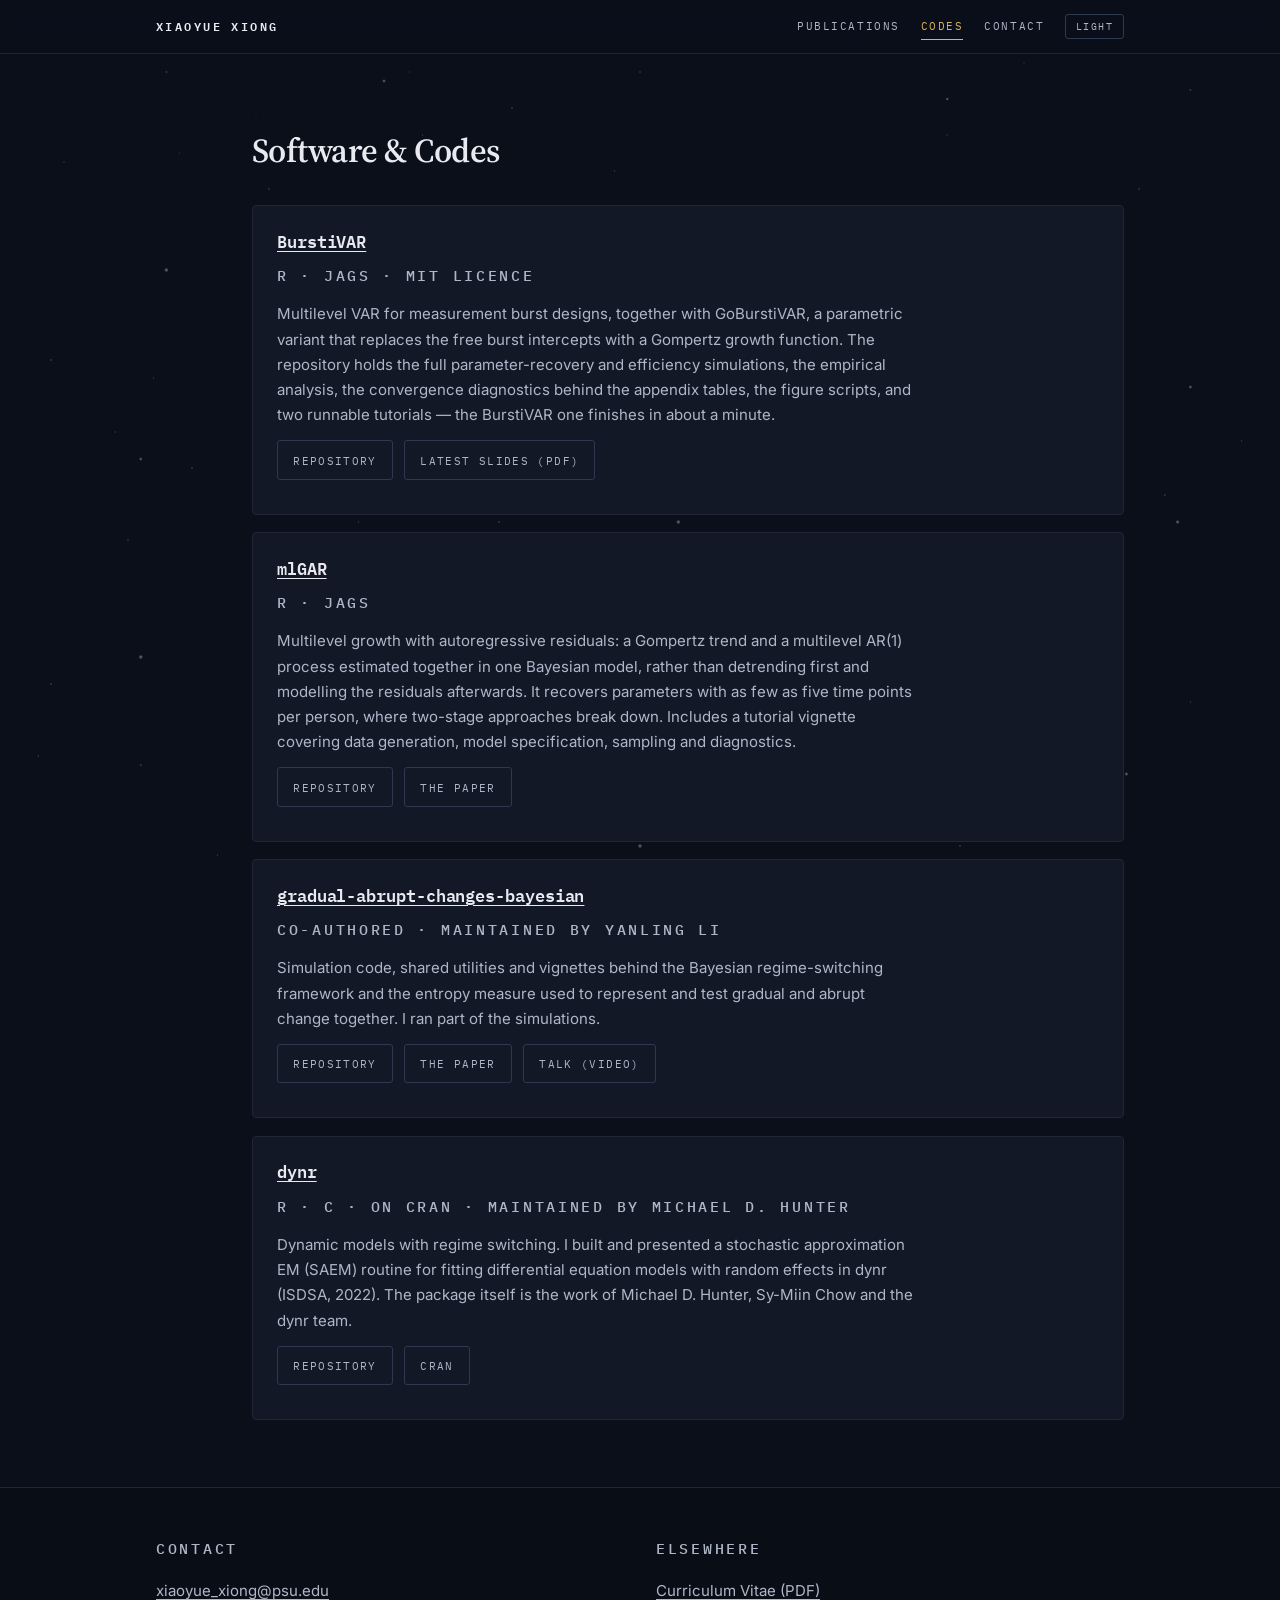
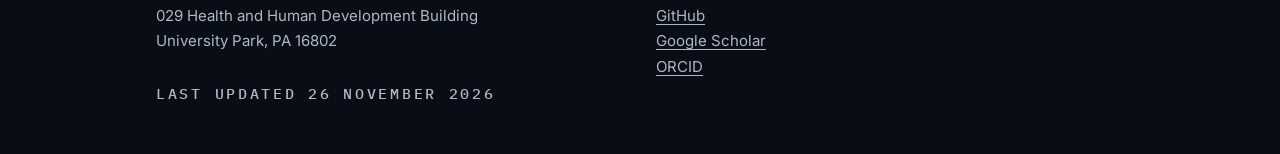
==== commit 444cb420: "Room 029 in the footer, and the refreshed CV Co-Authored-By: Claude Fable 5.2 <noreply@anthropic.com" ====
--- a/codes/index.html
+++ b/codes/index.html
@@ -27,6 +27,13 @@
 (function(){try{var t=localStorage.getItem("xx-theme");if(t)document.documentElement.setAttribute("data-theme",t);}catch(e){}})();
 </script>
 
+<!-- GoatCounter: page counts only. It sets no cookies and stores no IP
+     addresses, so there is nothing for a visitor to consent to. To stop
+     counting your own visits in this browser, load any page once with
+     #toggle-goatcounter on the end. Deleting these two lines removes it
+     completely and breaks nothing else. -->
+<script data-goatcounter="https://xdcccr.goatcounter.com/count"
+        async src="//gc.zgo.at/count.js"></script>
 </head>
 
 <body>
@@ -126,10 +133,10 @@
       <p class="kicker">Contact</p>
       <p>
         <a href="mailto:xiaoyue_xiong@psu.edu">xiaoyue_xiong@psu.edu</a><br>
-        027 Health and Human Development Building<br>
+        029 Health and Human Development Building<br>
         University Park, PA 16802
       </p>
-      <p class="kicker updated">Last updated 19 October 2026</p>
+      <p class="kicker updated">Last updated 26 November 2026</p>
     </div>
     <div>
       <p class="kicker">Elsewhere</p>
--- a/assets/css/site.css
+++ b/assets/css/site.css
@@ -377,25 +377,18 @@
   align-items: start;
 }
 
+/* The home page's heading is set at the same size as the section headings
+   on the other two pages, so all three read as one family. */
 .hero h1 {
   font-family: var(--display);
-  font-size: clamp(2.9rem, 9vw, 5.4rem);
-  line-height: .98;
+  font-size: clamp(1.6rem, 3.2vw, 2.1rem);
+  line-height: 1.15;
   font-weight: 600;
-  letter-spacing: -.025em;
-  margin: .75rem 0 1.1rem;
+  letter-spacing: -.015em;
+  margin: 0 0 1.7rem;
   font-variant-numeric: lining-nums;
-  text-wrap: balance;
-}
-
-.roles {
-  margin: 0 0 1.5rem;
-  color: var(--ink-2);
-  font-size: .93rem;
-  line-height: 1.55;
-}
-.roles span { display: block; }
-.roles .advisors { color: var(--ink-3); font-size: .87rem; margin-top: .3rem; }
+}
+
 
 /* Default .lede — the one-line summary at the top of each method page, where
    it is the main thing on the screen and should stay large. */
@@ -444,6 +437,11 @@
 }
 .btn:hover { color: var(--accent); border-color: var(--accent); }
 
+/* An icon-only button: square padding, and the glyph inherits the
+   button's colour so it follows the theme and the hover state. */
+.btn-icon { padding: .58rem; }
+.btn-icon svg { display: block; }
+
 .btn-primary {
   background: var(--accent);
   border-color: var(--accent);
@@ -479,6 +477,18 @@
   line-height: 1.5;
   color: var(--ink-2);
 }
+
+/* A programme and the advisor who supervises it belong together, so the
+   advisor sits under its own degree as a quieter second line rather than
+   in a separate list where the pairing would be lost. */
+.facts .prog { display: block; }
+.facts .adv {
+  display: block;
+  color: var(--ink-3);
+  font-size: .82rem;
+  margin-bottom: .5rem;
+}
+.facts .adv:last-child { margin-bottom: 0; }
 
 /* the quiet "there is more below" cue */
 .continue {
